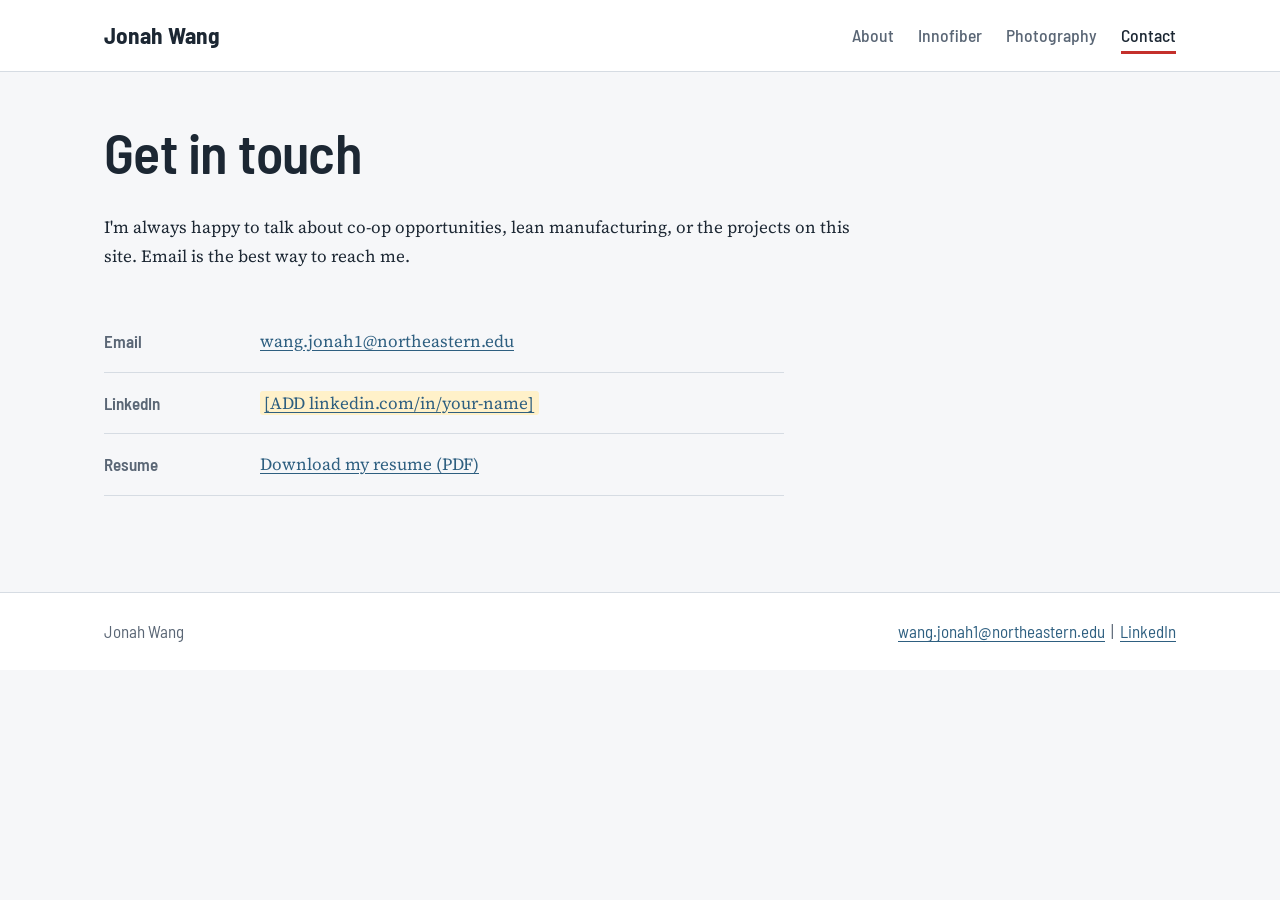
==== contact.html @ 866bd9ee "Add files via upload" ====
<!DOCTYPE html>
<html lang="en">
<head>
  <meta charset="UTF-8">
  <meta name="viewport" content="width=device-width, initial-scale=1">
  <title>Contact | Jonah Wang</title>
  <link rel="preconnect" href="https://fonts.googleapis.com">
  <link rel="preconnect" href="https://fonts.gstatic.com" crossorigin>
  <link href="https://fonts.googleapis.com/css2?family=Barlow+Semi+Condensed:wght@500;600;700&family=Source+Serif+4:ital,wght@0,400;0,600;1,400&display=swap" rel="stylesheet">
  <link rel="stylesheet" href="style.css">
</head>
<body>

  <!-- ===== MENU BAR (same on every page) ===== -->
  <header class="site-header">
    <div class="inner">
      <a class="brand" href="index.html">Jonah Wang</a>
      <nav class="site-nav" aria-label="Main">
        <ul>
          <li><a href="index.html">About</a></li>
          <li><a href="innofiber.html">Innofiber</a></li>
          <li><a href="photography.html">Photography</a></li>
          <li><a href="contact.html" aria-current="page">Contact</a></li>
        </ul>
      </nav>
    </div>
  </header>

  <main>

    <div class="page-intro">
      <h1>Get in touch</h1>
      <p>I'm always happy to talk about co-op opportunities, lean manufacturing, or the projects on this site. Email is the best way to reach me.</p>
    </div>

    <ul class="contact-list">
      <li>
        <span class="label">Email</span>
        <a href="mailto:wang.jonah1@northeastern.edu">wang.jonah1@northeastern.edu</a>
      </li>
      <li>
        <span class="label">LinkedIn</span>
        <!-- LINKEDIN: replace # with your profile URL, and replace the placeholder with the link text you want shown -->
        <a href="#"><span class="placeholder">[ADD linkedin.com/in/your-name]</span></a>
      </li>
      <li>
        <span class="label">Resume</span>
        <!-- RESUME: upload your resume to the repository and name it exactly Resume.pdf -->
        <a href="Resume.pdf">Download my resume (PDF)</a>
      </li>
    </ul>

  </main>

  <!-- ===== FOOTER (same on every page) ===== -->
  <footer class="site-footer">
    <div class="inner">
      <span>Jonah Wang</span>
      <span>
        <a href="mailto:wang.jonah1@northeastern.edu">wang.jonah1@northeastern.edu</a>
        <!-- LINKEDIN: replace # with your LinkedIn profile URL -->
        &nbsp;|&nbsp; <a href="#">LinkedIn</a>
      </span>
    </div>
  </footer>

</body>
</html>
---- style.css ----
/* =========================================================
   Jonah Wang portfolio: shared styles for every page.
   You normally won't need to edit this file.
   To change colors across the whole site, edit the values
   under :root below.
   ========================================================= */

:root {
  --bg: #F6F7F9;        /* page background, light steel grey */
  --surface: #FFFFFF;   /* header, footer, boxes */
  --ink: #1C2733;       /* main text, dark navy */
  --muted: #5A6675;     /* secondary text */
  --line: #D6DCE3;      /* borders and dividers */
  --steel: #2E5F80;     /* links and accents */
  --signal: #C4302B;    /* kanban red, used sparingly */
  --font-head: "Barlow Semi Condensed", "Arial Narrow", Arial, sans-serif;
  --font-body: "Source Serif 4", Georgia, "Times New Roman", serif;
  --max: 1120px;
}

*, *::before, *::after { box-sizing: border-box; }

html { scroll-behavior: smooth; }
@media (prefers-reduced-motion: reduce) {
  html { scroll-behavior: auto; }
}

body {
  margin: 0;
  background: var(--bg);
  color: var(--ink);
  font-family: var(--font-body);
  font-size: 1.0625rem;
  line-height: 1.7;
}

img { max-width: 100%; height: auto; display: block; }

a { color: var(--steel); text-underline-offset: 3px; }
a:hover { color: var(--ink); }
:focus-visible { outline: 3px solid var(--steel); outline-offset: 3px; border-radius: 2px; }

h1, h2, h3 {
  font-family: var(--font-head);
  line-height: 1.15;
  margin: 0 0 0.5em;
  color: var(--ink);
}
h1 { font-size: clamp(2.4rem, 5vw, 3.5rem); font-weight: 600; letter-spacing: -0.01em; }
h2 { font-size: clamp(1.7rem, 3vw, 2.1rem); font-weight: 600; }
h3 { font-size: 1.25rem; font-weight: 600; margin-top: 1.6em; }
p { margin: 0 0 1em; }

/* Yellow highlight marks text you still need to fill in */
.placeholder { background: #FFF1C9; padding: 0 0.25em; border-radius: 3px; }

/* ---------- Header and navigation ---------- */
.site-header { background: var(--surface); border-bottom: 1px solid var(--line); }
.site-header .inner {
  max-width: var(--max);
  margin: 0 auto;
  padding: 1rem 1.5rem;
  display: flex;
  flex-wrap: wrap;
  align-items: center;
  justify-content: space-between;
  gap: 0.75rem 2rem;
}
.brand {
  font-family: var(--font-head);
  font-weight: 700;
  font-size: 1.45rem;
  color: var(--ink);
  text-decoration: none;
}
.site-nav ul { list-style: none; margin: 0; padding: 0; display: flex; flex-wrap: wrap; gap: 0.25rem 1.5rem; }
.site-nav a {
  font-family: var(--font-head);
  font-weight: 500;
  font-size: 1.1rem;
  color: var(--muted);
  text-decoration: none;
  padding: 0.35rem 0;
  border-bottom: 3px solid transparent;
}
.site-nav a:hover { color: var(--ink); }
.site-nav a[aria-current="page"] { color: var(--ink); border-bottom-color: var(--signal); }

main { max-width: var(--max); margin: 0 auto; padding: 3rem 1.5rem 4rem; }

/* ---------- Home / About Me ---------- */
.hero {
  display: grid;
  grid-template-columns: minmax(220px, 340px) 1fr;
  gap: 3rem;
  align-items: center;
  margin-bottom: 3.5rem;
}
.hero img { width: 100%; aspect-ratio: 4 / 5; object-fit: cover; border-radius: 6px; }
.lede { font-size: 1.25rem; line-height: 1.6; max-width: 36em; }

.buttons { display: flex; flex-wrap: wrap; gap: 0.75rem; margin-top: 1.5rem; }
.button {
  font-family: var(--font-head);
  font-weight: 600;
  font-size: 1.05rem;
  text-decoration: none;
  padding: 0.6rem 1.2rem;
  border-radius: 4px;
  border: 2px solid var(--ink);
  color: var(--ink);
  background: transparent;
}
.button.primary { background: var(--ink); color: var(--surface); }
.button:hover { background: var(--steel); border-color: var(--steel); color: #FFFFFF; }

.about { display: grid; grid-template-columns: 1fr 280px; gap: 3rem; align-items: start; }
.about section { max-width: 40em; margin-bottom: 2.25rem; }
.facts {
  background: var(--surface);
  border: 1px solid var(--line);
  border-radius: 6px;
  padding: 1.5rem;
  position: sticky;
  top: 1.5rem;
}
.facts h2 { font-size: 1.3rem; }
.facts dl { margin: 0; }
.facts dt { font-family: var(--font-head); font-weight: 600; color: var(--muted); font-size: 0.95rem; margin-top: 0.9rem; }
.facts dt:first-child { margin-top: 0; }
.facts dd { margin: 0; line-height: 1.45; }

/* ---------- Experience pages with side menu ---------- */
.page-intro { margin-bottom: 2.5rem; max-width: 46em; }
.role { font-family: var(--font-head); font-size: 1.2rem; color: var(--muted); margin-top: -0.25rem; }

.doc { display: grid; grid-template-columns: 220px 1fr; gap: 3.5rem; align-items: start; }

/* The side menu: a single line with a marker for each project.
   The marker turns red for the section you are reading. */
.toc { position: sticky; top: 1.5rem; }
.toc h2 { font-size: 1.05rem; color: var(--muted); font-weight: 600; margin-bottom: 0.75rem; }
.toc ol { list-style: none; margin: 0; padding: 0; border-left: 2px solid var(--line); }
.toc li { position: relative; }
.toc a {
  display: block;
  padding: 0.45rem 0 0.45rem 1.1rem;
  font-family: var(--font-head);
  font-size: 1.05rem;
  line-height: 1.3;
  color: var(--muted);
  text-decoration: none;
}
.toc a::before {
  content: "";
  position: absolute;
  left: -6px;
  top: 0.8rem;
  width: 10px;
  height: 10px;
  border-radius: 50%;
  background: var(--bg);
  border: 2px solid var(--line);
}
.toc a:hover { color: var(--ink); }
.toc a.active { color: var(--ink); font-weight: 600; }
.toc a.active::before { background: var(--signal); border-color: var(--signal); }

.doc-content > section {
  scroll-margin-top: 1.5rem;
  max-width: 46em;
  padding-bottom: 3rem;
  margin-bottom: 3rem;
  border-bottom: 1px solid var(--line);
}
.doc-content > section:last-of-type { border-bottom: 0; margin-bottom: 0; }

.tagline { font-size: 1.15rem; font-style: italic; color: var(--muted); }

.skills {
  background: var(--surface);
  border-left: 4px solid var(--steel);
  border-radius: 0 4px 4px 0;
  padding: 0.9rem 1.1rem;
  margin-top: 1.75rem;
}
.skills p { margin: 0; }

/* ---------- Images and captions ---------- */
figure { margin: 1.75rem 0; }
figure img { width: 100%; border-radius: 6px; border: 1px solid var(--line); }
figcaption {
  font-family: var(--font-head);
  font-size: 0.98rem;
  line-height: 1.4;
  color: var(--muted);
  margin-top: 0.5rem;
}
.figure-pair { display: grid; grid-template-columns: 1fr 1fr; gap: 1.25rem; margin: 1.75rem 0; }
.figure-pair figure { margin: 0; }
/* Crops the pair to matching squares. Delete this rule to show full, uncropped photos. */
.figure-pair img { aspect-ratio: 1 / 1; object-fit: cover; }

/* Step-by-step process diagram (used in the E&O sample) */
.flow { list-style: none; margin: 0; padding: 0; display: grid; grid-template-columns: repeat(4, 1fr); gap: 1rem; counter-reset: step; }
.flow li {
  counter-increment: step;
  background: var(--surface);
  border: 1px solid var(--line);
  border-top: 4px solid var(--steel);
  border-radius: 4px;
  padding: 0.9rem;
  font-family: var(--font-head);
  font-size: 1rem;
  line-height: 1.35;
}
.flow li::before { content: counter(step); display: block; font-weight: 700; font-size: 1.3rem; color: var(--steel); margin-bottom: 0.2rem; }
.flow li strong { display: block; font-size: 1.08rem; margin-bottom: 0.2rem; }

/* ---------- Photography ---------- */
.gallery { display: grid; grid-template-columns: repeat(auto-fill, minmax(260px, 1fr)); gap: 1rem; }
.gallery figure { margin: 0; }
.gallery a { display: block; }
.gallery img { aspect-ratio: 1 / 1; object-fit: cover; border: 0; border-radius: 4px; }

/* ---------- Contact ---------- */
.contact-list { list-style: none; padding: 0; margin: 2rem 0; max-width: 40em; }
.contact-list li {
  display: grid;
  grid-template-columns: 140px 1fr;
  gap: 1rem;
  padding: 1rem 0;
  border-bottom: 1px solid var(--line);
}
.contact-list .label { font-family: var(--font-head); font-weight: 600; color: var(--muted); }

/* ---------- Footer ---------- */
.site-footer { background: var(--surface); border-top: 1px solid var(--line); }
.site-footer .inner {
  max-width: var(--max);
  margin: 0 auto;
  padding: 1.5rem;
  display: flex;
  flex-wrap: wrap;
  justify-content: space-between;
  gap: 0.5rem 1.5rem;
  font-family: var(--font-head);
  color: var(--muted);
}

/* ---------- Tablets and phones ---------- */
@media (max-width: 860px) {
  main { padding-top: 2rem; }
  .hero, .about { grid-template-columns: 1fr; gap: 2rem; }
  .hero img { max-width: 320px; }
  .facts { position: static; }

  .doc { grid-template-columns: 1fr; gap: 1.5rem; }
  /* On small screens the side menu becomes a sticky strip of tabs */
  .toc {
    top: 0;
    z-index: 5;
    background: var(--bg);
    margin: 0 -1.5rem;
    padding: 0.75rem 1.5rem;
    border-bottom: 1px solid var(--line);
  }
  .toc h2 { position: absolute; width: 1px; height: 1px; overflow: hidden; clip: rect(0 0 0 0); }
  .toc ol { display: flex; gap: 0.5rem; overflow-x: auto; border-left: 0; }
  .toc a {
    white-space: nowrap;
    padding: 0.4rem 0.85rem;
    border: 1px solid var(--line);
    border-radius: 999px;
    background: var(--surface);
  }
  .toc a::before { display: none; }
  .toc a.active { border-color: var(--signal); }
  .doc-content > section { scroll-margin-top: 4.5rem; }
  .flow { grid-template-columns: 1fr 1fr; }
}

@media (max-width: 520px) {
  .figure-pair, .flow { grid-template-columns: 1fr; }
  .contact-list li { grid-template-columns: 1fr; gap: 0.25rem; }
}
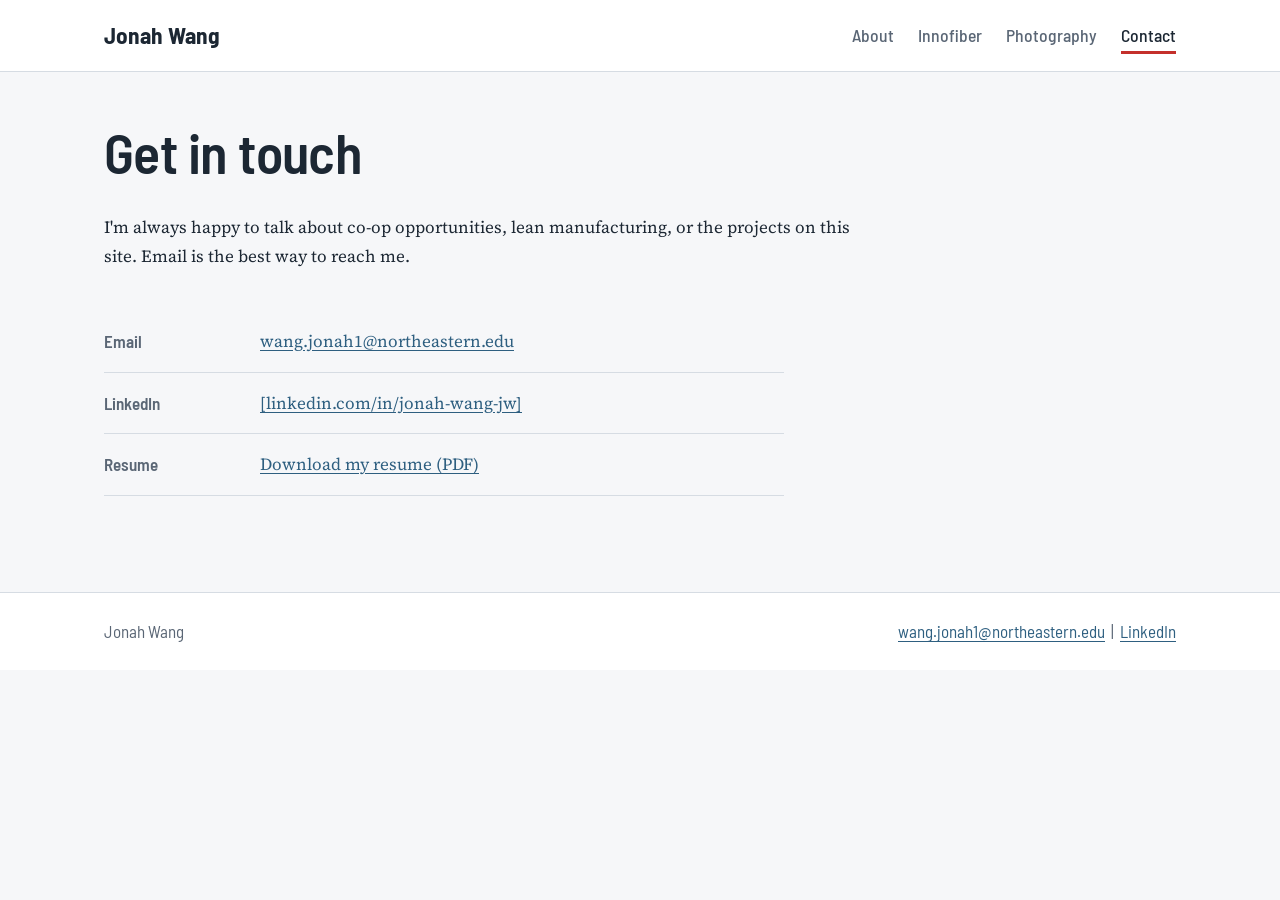
==== commit 68472ce2: "Refine LinkedIn link and footer comments Updated LinkedIn link and footer comments for clarity." ====
--- a/contact.html
+++ b/contact.html
@@ -11,7 +11,7 @@
 </head>
 <body>
 
-  <!-- ===== MENU BAR (same on every page) ===== -->
+  <!-- ===== MENU BAR ===== -->
   <header class="site-header">
     <div class="inner">
       <a class="brand" href="index.html">Jonah Wang</a>
@@ -41,25 +41,24 @@
       <li>
         <span class="label">LinkedIn</span>
         <!-- LINKEDIN: replace # with your profile URL, and replace the placeholder with the link text you want shown -->
-        <a href="#"><span class="placeholder">[ADD linkedin.com/in/your-name]</span></a>
+        <a href="#"><span class="LinkedIn">[linkedin.com/in/jonah-wang-jw]</span></a>
       </li>
       <li>
         <span class="label">Resume</span>
-        <!-- RESUME: upload your resume to the repository and name it exactly Resume.pdf -->
+        <!-- Resume.pdf in respository -->
         <a href="Resume.pdf">Download my resume (PDF)</a>
       </li>
     </ul>
 
   </main>
 
-  <!-- ===== FOOTER (same on every page) ===== -->
+  <!-- ===== FOOTER ===== -->
   <footer class="site-footer">
     <div class="inner">
       <span>Jonah Wang</span>
       <span>
         <a href="mailto:wang.jonah1@northeastern.edu">wang.jonah1@northeastern.edu</a>
-        <!-- LINKEDIN: replace # with your LinkedIn profile URL -->
-        &nbsp;|&nbsp; <a href="#">LinkedIn</a>
+        &nbsp;|&nbsp; <a href="linkedin.com/in/jonah-wang-jw">LinkedIn</a>
       </span>
     </div>
   </footer>
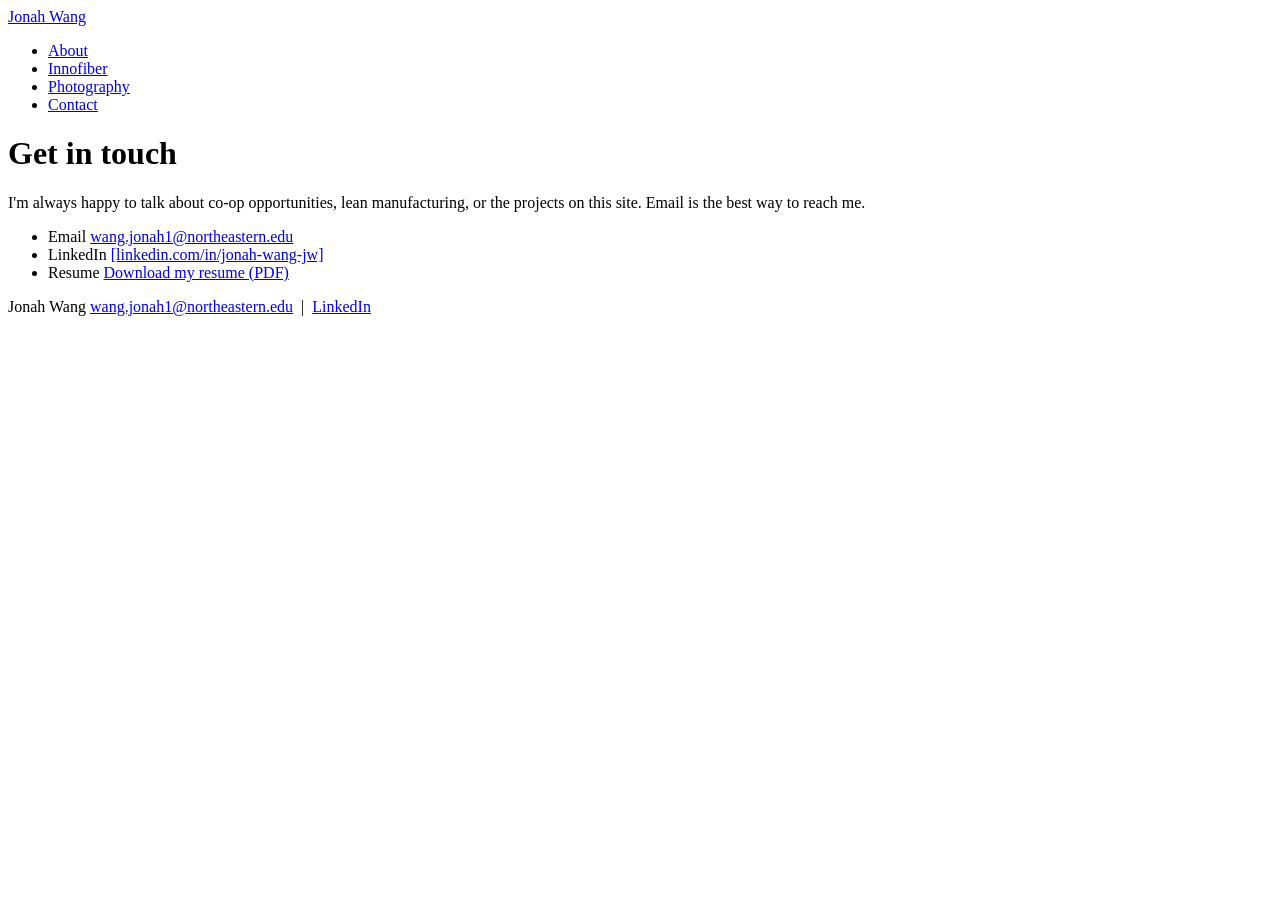
==== commit 74310fdf: "Change font link in contact.html Updated font stylesheet link in contact.html." ====
--- a/contact.html
+++ b/contact.html
@@ -6,9 +6,7 @@
   <title>Contact | Jonah Wang</title>
   <link rel="preconnect" href="https://fonts.googleapis.com">
   <link rel="preconnect" href="https://fonts.gstatic.com" crossorigin>
-  <link href="https://fonts.googleapis.com/css2?family=Barlow+Semi+Condensed:wght@500;600;700&family=Source+Serif+4:ital,wght@0,400;0,600;1,400&display=swap" rel="stylesheet">
-  <link rel="stylesheet" href="style.css">
-</head>
+  <link href="https://fonts.googleapis.com/css2?family=Archivo:ital,wdth,wght@0,62..125,100..900;1,62..125,100..900&display=swap" rel="stylesheet"></head>
 <body>
 
   <!-- ===== MENU BAR ===== -->
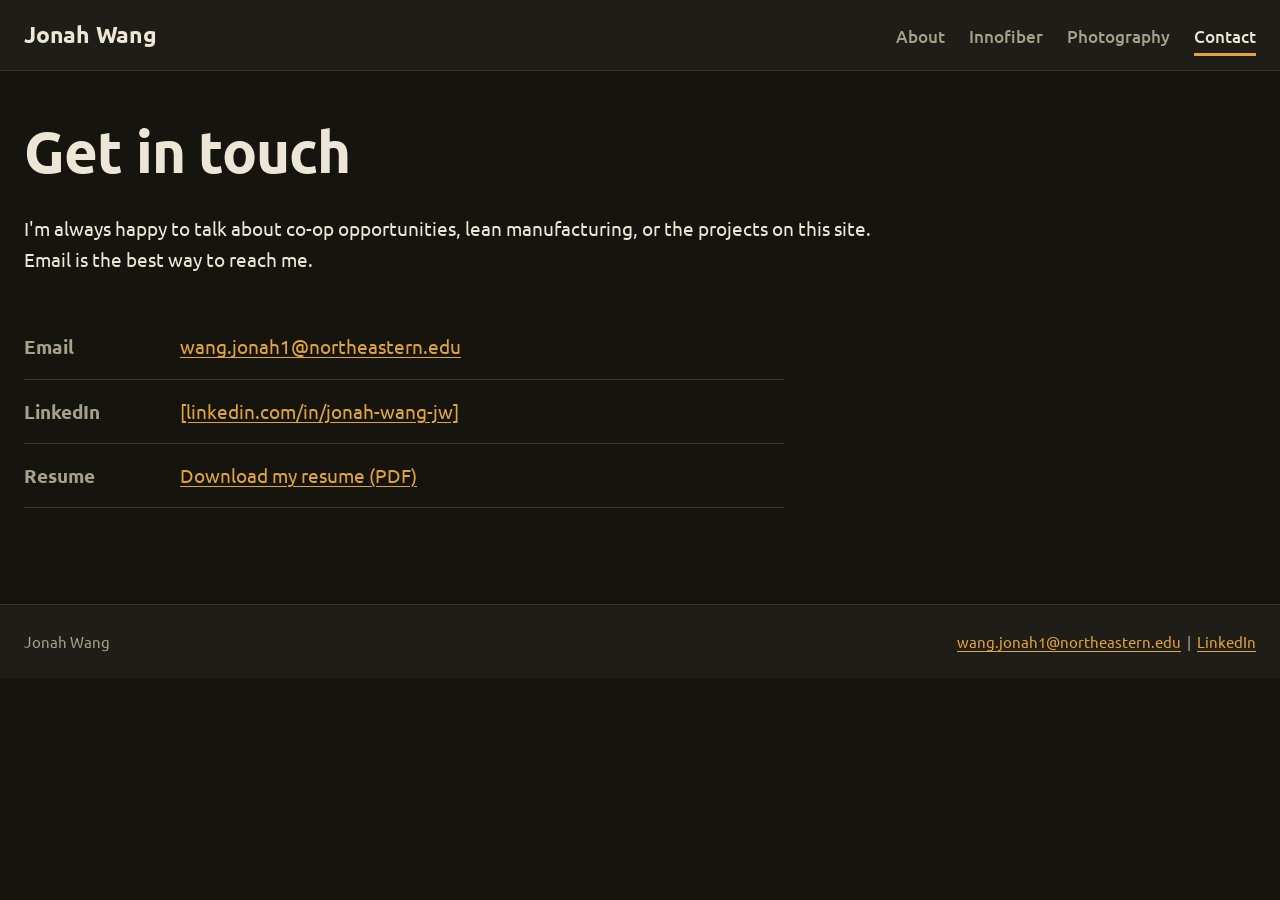
==== commit fe1e2a96: "Include external stylesheet in contact.html Added a link to the stylesheet 'style.css' in the head s" ====
--- a/contact.html
+++ b/contact.html
@@ -6,9 +6,9 @@
   <title>Contact | Jonah Wang</title>
   <link rel="preconnect" href="https://fonts.googleapis.com">
   <link rel="preconnect" href="https://fonts.gstatic.com" crossorigin>
-  <link href="https://fonts.googleapis.com/css2?family=Archivo:ital,wdth,wght@0,62..125,100..900;1,62..125,100..900&display=swap" rel="stylesheet"></head>
-<body>
-
+  <link href="https://fonts.googleapis.com/css2?family=Ubuntu:ital,wght@0,400;0,500;0,700;1,400&display=swap" rel="stylesheet">
+  <link rel="stylesheet" href="style.css">
+</head>
   <!-- ===== MENU BAR ===== -->
   <header class="site-header">
     <div class="inner">
--- a/style.css
+++ b/style.css
@@ -0,0 +1,293 @@
+/* =========================================================
+   Jonah Wang portfolio: shared styles for every page.
+   You normally won't need to edit this file.
+   To change colors across the whole site, edit the values
+   under :root below. The palette is pulled from the
+   photography: dark pond water, amber dragonfly wings,
+   and the soft green of sunlit leaves.
+   ========================================================= */
+
+:root {
+  color-scheme: dark;
+  --bg: #15140F;        /* deep olive-black, like the shaded pond water */
+  --surface: #1F1D17;   /* header, footer, boxes: one step lighter */
+  --ink: #EDE6D6;       /* main text, warm off-white */
+  --muted: #A8A08B;     /* secondary text, warm grey */
+  --line: #37342B;      /* borders and dividers */
+  --amber: #E0A33F;     /* the dragonfly: links, active markers, buttons */
+  --sage: #93A56F;      /* sunlit leaves: quieter structural accents */
+  --font: "Ubuntu", Arial, "Helvetica Neue", Helvetica, sans-serif;
+  --max: 1280px;
+}
+
+*, *::before, *::after { box-sizing: border-box; }
+
+html { scroll-behavior: smooth; }
+@media (prefers-reduced-motion: reduce) {
+  html { scroll-behavior: auto; }
+}
+
+body {
+  margin: 0;
+  background: var(--bg);
+  color: var(--ink);
+  font-family: var(--font);
+  font-size: 1.1875rem;
+  line-height: 1.65;
+}
+
+img { max-width: 100%; height: auto; display: block; }
+
+a { color: var(--amber); text-underline-offset: 3px; }
+a:hover { color: var(--ink); }
+:focus-visible { outline: 3px solid var(--amber); outline-offset: 3px; border-radius: 2px; }
+
+h1, h2, h3 {
+  font-family: var(--font);
+  font-stretch: 87.5%;  /* slightly narrower letters for headings */
+  line-height: 1.12;
+  margin: 0 0 0.5em;
+  color: var(--ink);
+}
+h1 { font-size: clamp(2.4rem, 5vw, 3.6rem); font-weight: 700; letter-spacing: -0.015em; }
+h2 { font-size: clamp(1.6rem, 3vw, 2rem); font-weight: 650; letter-spacing: -0.01em; }
+h3 { font-size: 1.2rem; font-weight: 650; margin-top: 1.6em; }
+p { margin: 0 0 1em; }
+
+/* Amber highlight marks text you still need to fill in */
+.placeholder { background: #4A3A17; color: #F4DC9E; padding: 0 0.25em; border-radius: 3px; }
+
+/* ---------- Header and navigation ---------- */
+.site-header { background: var(--surface); border-bottom: 1px solid var(--line); }
+.site-header .inner {
+  max-width: var(--max);
+  margin: 0 auto;
+  padding: 1rem 1.5rem;
+  display: flex;
+  flex-wrap: wrap;
+  align-items: center;
+  justify-content: space-between;
+  gap: 0.75rem 2rem;
+}
+.brand {
+  font-weight: 700;
+  font-stretch: 87.5%;
+  font-size: 1.45rem;
+  letter-spacing: -0.01em;
+  color: var(--ink);
+  text-decoration: none;
+}
+.site-nav ul { list-style: none; margin: 0; padding: 0; display: flex; flex-wrap: wrap; gap: 0.25rem 1.5rem; }
+.site-nav a {
+  font-weight: 500;
+  font-size: 1.05rem;
+  color: var(--muted);
+  text-decoration: none;
+  padding: 0.35rem 0;
+  border-bottom: 3px solid transparent;
+}
+.site-nav a:hover { color: var(--ink); }
+.site-nav a[aria-current="page"] { color: var(--ink); border-bottom-color: var(--amber); }
+
+main { max-width: var(--max); margin: 0 auto; padding: 3rem 1.5rem 4rem; }
+
+/* ---------- Home / About Me ---------- */
+.hero {
+  display: grid;
+  grid-template-columns: minmax(240px, 400px) 1fr;
+  gap: 3rem;
+  align-items: center;
+  margin-bottom: 3.5rem;
+}
+.hero img { width: 100%; aspect-ratio: 4 / 5; object-fit: cover; border-radius: 6px; }
+.lede { font-size: 1.4rem; line-height: 1.5; max-width: 32em; }
+
+.buttons { display: flex; flex-wrap: wrap; gap: 0.75rem; margin-top: 1.5rem; }
+.button {
+  font-weight: 600;
+  font-size: 1.02rem;
+  text-decoration: none;
+  padding: 0.6rem 1.2rem;
+  border-radius: 4px;
+  border: 2px solid var(--ink);
+  color: var(--ink);
+  background: transparent;
+}
+.button.primary { background: var(--amber); border-color: var(--amber); color: var(--bg); }
+.button:hover { background: var(--ink); border-color: var(--ink); color: var(--bg); }
+
+.about { display: grid; grid-template-columns: 1fr 300px; gap: 3rem; align-items: start; }
+.about section { max-width: 40em; margin-bottom: 2.25rem; }
+.facts {
+  background: var(--surface);
+  border: 1px solid var(--line);
+  border-radius: 6px;
+  padding: 1.5rem;
+  position: sticky;
+  top: 1.5rem;
+}
+.facts h2 { font-size: 1.3rem; }
+.facts dl { margin: 0; }
+.facts dt { font-weight: 600; color: var(--muted); font-size: 0.92rem; margin-top: 0.9rem; }
+.facts dt:first-child { margin-top: 0; }
+.facts dd { margin: 0; line-height: 1.45; }
+
+/* ---------- Experience pages with side menu ---------- */
+.page-intro { margin-bottom: 2.5rem; max-width: 46em; }
+.role { font-size: 1.15rem; color: var(--muted); margin-top: -0.25rem; }
+
+.doc { display: grid; grid-template-columns: 240px 1fr; gap: 3.5rem; align-items: start; }
+
+/* The side menu: a single line with a marker for each project.
+   The marker turns amber for the section you are reading. */
+.toc { position: sticky; top: 1.5rem; }
+.toc h2 { font-size: 1rem; color: var(--muted); font-weight: 600; margin-bottom: 0.75rem; }
+.toc ol { list-style: none; margin: 0; padding: 0; border-left: 2px solid var(--line); }
+.toc li { position: relative; }
+.toc a {
+  display: block;
+  padding: 0.45rem 0 0.45rem 1.1rem;
+  font-size: 1rem;
+  line-height: 1.3;
+  color: var(--muted);
+  text-decoration: none;
+}
+.toc a::before {
+  content: "";
+  position: absolute;
+  left: -6px;
+  top: 0.8rem;
+  width: 10px;
+  height: 10px;
+  border-radius: 50%;
+  background: var(--bg);
+  border: 2px solid var(--line);
+}
+.toc a:hover { color: var(--ink); }
+.toc a.active { color: var(--ink); font-weight: 600; }
+.toc a.active::before { background: var(--amber); border-color: var(--amber); }
+
+.doc-content > section {
+  scroll-margin-top: 1.5rem;
+  max-width: 46em;
+  padding-bottom: 3rem;
+  margin-bottom: 3rem;
+  border-bottom: 1px solid var(--line);
+}
+.doc-content > section:last-of-type { border-bottom: 0; margin-bottom: 0; }
+
+.tagline { font-size: 1.12rem; font-style: italic; color: var(--muted); }
+
+.skills {
+  background: var(--surface);
+  border-left: 4px solid var(--sage);
+  border-radius: 0 4px 4px 0;
+  padding: 0.9rem 1.1rem;
+  margin-top: 1.75rem;
+}
+.skills p { margin: 0; }
+
+/* ---------- Images and captions ---------- */
+figure { margin: 1.75rem 0; }
+figure img { width: 100%; border-radius: 6px; border: 1px solid var(--line); }
+figcaption { font-size: 1rem; line-height: 1.4; color: var(--muted); margin-top: 0.5rem; }
+.figure-pair { display: grid; grid-template-columns: 1fr 1fr; gap: 1.25rem; margin: 1.75rem 0; }
+.figure-pair figure { margin: 0; }
+/* Crops the pair to matching squares. Delete this rule to show full, uncropped photos. */
+.figure-pair img { aspect-ratio: 1 / 1; object-fit: cover; }
+
+/* Step-by-step process diagram (used in the E&O sample) */
+.flow { list-style: none; margin: 0; padding: 0; display: grid; grid-template-columns: repeat(4, 1fr); gap: 1rem; counter-reset: step; }
+.flow li {
+  counter-increment: step;
+  background: var(--surface);
+  border: 1px solid var(--line);
+  border-top: 4px solid var(--sage);
+  border-radius: 4px;
+  padding: 0.9rem;
+  font-size: 1.05rem;
+  line-height: 1.4;
+  color: var(--muted);
+}
+.flow li::before { content: counter(step); display: block; font-weight: 700; font-size: 1.3rem; color: var(--amber); margin-bottom: 0.2rem; }
+.flow li strong { display: block; font-size: 1.05rem; color: var(--ink); margin-bottom: 0.2rem; }
+
+/* ---------- Photography ---------- */
+/* Masonry-style columns so photos keep their original shape (no cropping) */
+.gallery { columns: 3 260px; column-gap: 1rem; }
+.gallery figure { margin: 0 0 1rem; break-inside: avoid; }
+.gallery a { display: block; }
+.gallery img { width: 100%; border: 0; border-radius: 4px; }
+
+/* "Under construction" box for pages still in progress */
+.notice {
+  background: var(--surface);
+  border: 1px solid var(--line);
+  border-left: 4px solid var(--amber);
+  border-radius: 0 6px 6px 0;
+  padding: 1.25rem 1.5rem;
+  max-width: 40em;
+}
+.notice p { margin: 0; }
+
+/* ---------- Contact ---------- */
+.contact-list { list-style: none; padding: 0; margin: 2rem 0; max-width: 40em; }
+.contact-list li {
+  display: grid;
+  grid-template-columns: 140px 1fr;
+  gap: 1rem;
+  padding: 1rem 0;
+  border-bottom: 1px solid var(--line);
+}
+.contact-list .label { font-weight: 600; color: var(--muted); }
+
+/* ---------- Footer ---------- */
+.site-footer { background: var(--surface); border-top: 1px solid var(--line); }
+.site-footer .inner {
+  max-width: var(--max);
+  margin: 0 auto;
+  padding: 1.5rem;
+  display: flex;
+  flex-wrap: wrap;
+  justify-content: space-between;
+  gap: 0.5rem 1.5rem;
+  font-size: 0.95rem;
+  color: var(--muted);
+}
+
+/* ---------- Tablets and phones ---------- */
+@media (max-width: 860px) {
+  main { padding-top: 2rem; }
+  .hero, .about { grid-template-columns: 1fr; gap: 2rem; }
+  .hero img { max-width: 320px; }
+  .facts { position: static; }
+
+  .doc { grid-template-columns: 1fr; gap: 1.5rem; }
+  /* On small screens the side menu becomes a sticky strip of tabs */
+  .toc {
+    top: 0;
+    z-index: 5;
+    background: var(--bg);
+    margin: 0 -1.5rem;
+    padding: 0.75rem 1.5rem;
+    border-bottom: 1px solid var(--line);
+  }
+  .toc h2 { position: absolute; width: 1px; height: 1px; overflow: hidden; clip: rect(0 0 0 0); }
+  .toc ol { display: flex; gap: 0.5rem; overflow-x: auto; border-left: 0; }
+  .toc a {
+    white-space: nowrap;
+    padding: 0.4rem 0.85rem;
+    border: 1px solid var(--line);
+    border-radius: 999px;
+    background: var(--surface);
+  }
+  .toc a::before { display: none; }
+  .toc a.active { border-color: var(--amber); }
+  .doc-content > section { scroll-margin-top: 4.5rem; }
+  .flow { grid-template-columns: 1fr 1fr; }
+}
+
+@media (max-width: 520px) {
+  .figure-pair, .flow { grid-template-columns: 1fr; }
+  .contact-list li { grid-template-columns: 1fr; gap: 0.25rem; }
+}
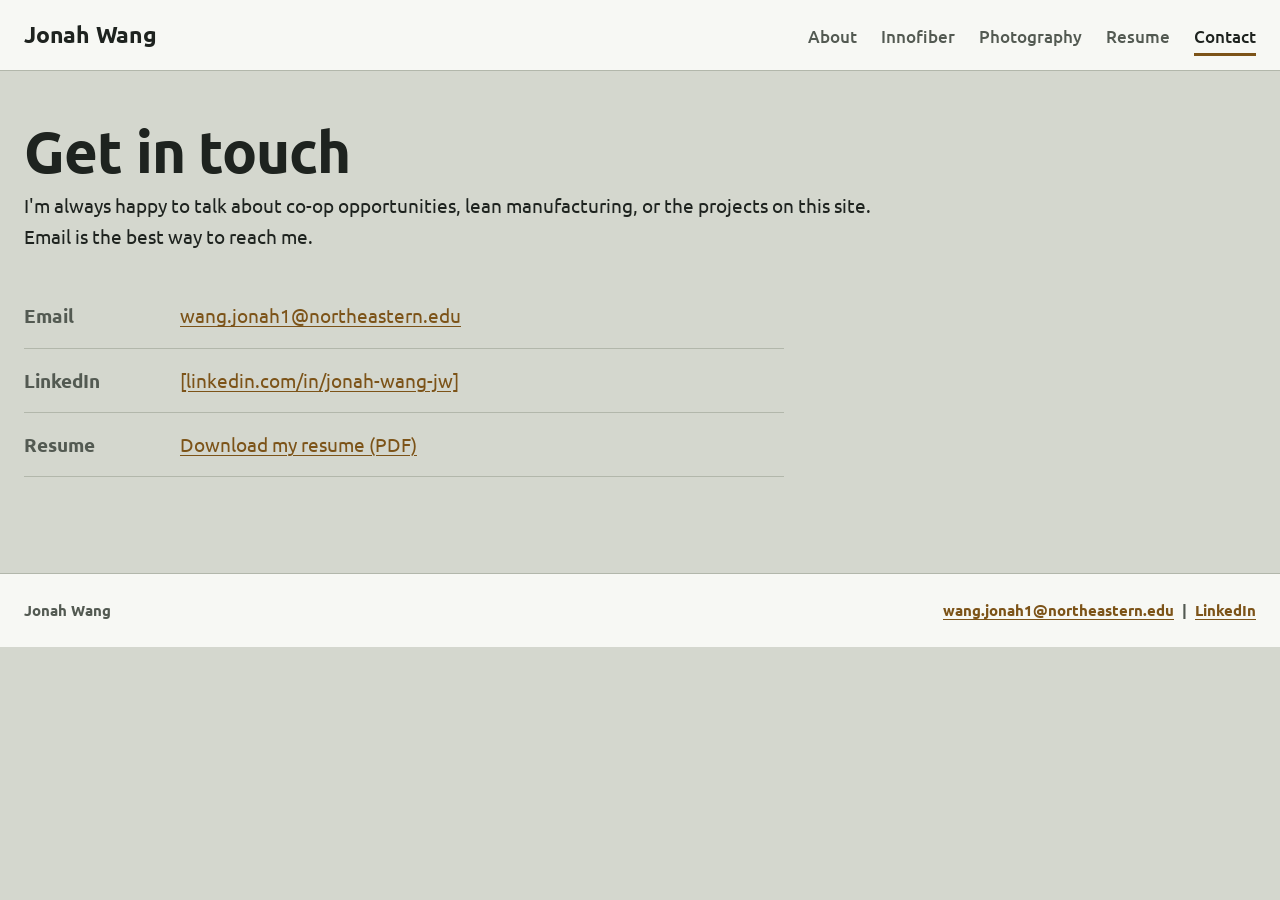
==== commit 82949ba0: "Update contact.html" ====
--- a/contact.html
+++ b/contact.html
@@ -18,6 +18,7 @@
           <li><a href="index.html">About</a></li>
           <li><a href="innofiber.html">Innofiber</a></li>
           <li><a href="photography.html">Photography</a></li>
+          <li><a href="resume.html">Resume</a></li>
           <li><a href="contact.html" aria-current="page">Contact</a></li>
         </ul>
       </nav>
--- a/style.css
+++ b/style.css
@@ -8,14 +8,14 @@
    ========================================================= */
 
 :root {
-  color-scheme: dark;
-  --bg: #15140F;        /* deep olive-black, like the shaded pond water */
-  --surface: #1F1D17;   /* header, footer, boxes: one step lighter */
-  --ink: #EDE6D6;       /* main text, warm off-white */
-  --muted: #A8A08B;     /* secondary text, warm grey */
-  --line: #37342B;      /* borders and dividers */
-  --amber: #E0A33F;     /* the dragonfly: links, active markers, buttons */
-  --sage: #93A56F;      /* sunlit leaves: quieter structural accents */
+  color-scheme: light;
+  --bg: #D4D7CE;        /* pebble grey-green, the page background */
+  --surface: #F7F8F4;   /* header, footer, boxes: near-white */
+  --ink: #1E231F;       /* main text, deep green-black */
+  --muted: #535A52;     /* secondary text, heron grey */
+  --line: #B2B7AB;      /* borders and dividers */
+  --amber: #7C5318;     /* main accent (ochre): links, active markers, buttons */
+  --sage: #55724F;      /* second accent (pond green): skills boxes, process steps */
   --font: "Ubuntu", Arial, "Helvetica Neue", Helvetica, sans-serif;
   --max: 1280px;
 }
@@ -50,12 +50,12 @@
   color: var(--ink);
 }
 h1 { font-size: clamp(2.4rem, 5vw, 3.6rem); font-weight: 700; letter-spacing: -0.015em; }
-h2 { font-size: clamp(1.6rem, 3vw, 2rem); font-weight: 650; letter-spacing: -0.01em; }
-h3 { font-size: 1.2rem; font-weight: 650; margin-top: 1.6em; }
+h2 { font-size: clamp(1.8rem, 3.2vw, 2.4rem); font-weight: 650; letter-spacing: -0.01em; }
+h3 { font-size: 1.45rem; font-weight: 650; margin-top: 1.6em; }
 p { margin: 0 0 1em; }
 
 /* Amber highlight marks text you still need to fill in */
-.placeholder { background: #4A3A17; color: #F4DC9E; padding: 0 0.25em; border-radius: 3px; }
+.placeholder { background: #F3DDB4; color: #5A3410; padding: 0 0.25em; border-radius: 3px; }
 
 /* ---------- Header and navigation ---------- */
 .site-header { background: var(--surface); border-bottom: 1px solid var(--line); }
@@ -113,18 +113,16 @@
   color: var(--ink);
   background: transparent;
 }
-.button.primary { background: var(--amber); border-color: var(--amber); color: var(--bg); }
+.button.primary { background: var(--amber); border-color: var(--amber); color: #FFFFFF; }
 .button:hover { background: var(--ink); border-color: var(--ink); color: var(--bg); }
 
-.about { display: grid; grid-template-columns: 1fr 300px; gap: 3rem; align-items: start; }
-.about section { max-width: 40em; margin-bottom: 2.25rem; }
+.about { max-width: 46em; margin: 0 auto; }
+.about section { margin-bottom: 2.25rem; }
 .facts {
   background: var(--surface);
   border: 1px solid var(--line);
   border-radius: 6px;
   padding: 1.5rem;
-  position: sticky;
-  top: 1.5rem;
 }
 .facts h2 { font-size: 1.3rem; }
 .facts dl { margin: 0; }
@@ -180,6 +178,7 @@
 
 .skills {
   background: var(--surface);
+  border: 1px solid var(--line);
   border-left: 4px solid var(--sage);
   border-radius: 0 4px 4px 0;
   padding: 0.9rem 1.1rem;
@@ -291,3 +290,64 @@
   .figure-pair, .flow { grid-template-columns: 1fr; }
   .contact-list li { grid-template-columns: 1fr; gap: 0.25rem; }
 }
+
+/* ---------- Home page: background photo behind the intro only ---------- */
+body.home { overflow-x: clip; }
+.home main { padding-top: 0; }
+.home .hero {
+  position: relative;
+  isolation: isolate;
+  padding: 3.5rem 0;
+}
+.home .hero::before {
+  content: "";
+  position: absolute;
+  top: 0;
+  bottom: 0;
+  left: 50%;
+  width: 100vw;
+  transform: translateX(-50%);
+  z-index: -1;
+  background: var(--bg) url("images/background.webp") center / cover no-repeat;
+  border-bottom: 1px solid var(--line);
+}
+.home .hero > div {
+  background: var(--surface);
+  border: 1px solid var(--line);
+  border-radius: 8px;
+  padding: 2rem 2.25rem;
+}
+.home .hero img { border: 8px solid var(--surface); }
+@media (max-width: 520px) {
+  .home .hero { padding: 2rem 0; }
+  .home .hero > div { padding: 1.25rem; }
+}
+
+/* ---------- Innofiber page: tighter spacing, photo beside text, image shadows ---------- */
+.page-intro { margin-bottom: 1.5rem; }
+.page-intro h1 { margin-bottom: 0.1em; }
+.float-left ~ p { overflow: hidden; }
+.doc-content figure img { box-shadow: 0 4px 14px rgba(30, 35, 31, 0.18); }
+/* Less space between projects (delete this line to go back to the roomier spacing) */
+.doc-content > section { padding-bottom: 2rem; margin-bottom: 2rem; }
+
+/* ---------- Innofiber "My role": photo on the left, text box on the right ---------- */
+.role-layout { display: grid; grid-template-columns: minmax(200px, 300px) 1fr; gap: 2rem; align-items: start; }
+.role-layout figure { margin: 0; }
+.role-text { padding-top: 0.25rem; }
+.role-text p:last-child { margin-bottom: 0; }
+@media (max-width: 640px) {
+  .role-layout { grid-template-columns: 1fr; }
+  .role-layout figure { max-width: 320px; margin: 0 auto; }
+}
+
+/* ---------- Center the headshot on phones and narrow windows ---------- */
+@media (max-width: 860px) {
+  .hero img { margin-left: auto; margin-right: auto; }
+}
+
+/* ---------- Home page shadows and bold footer ---------- */
+.home .hero img,
+.home .hero > div,
+.home .facts { box-shadow: 0 4px 14px rgba(30, 35, 31, 0.18); }
+.site-footer .inner { font-weight: 700; }
